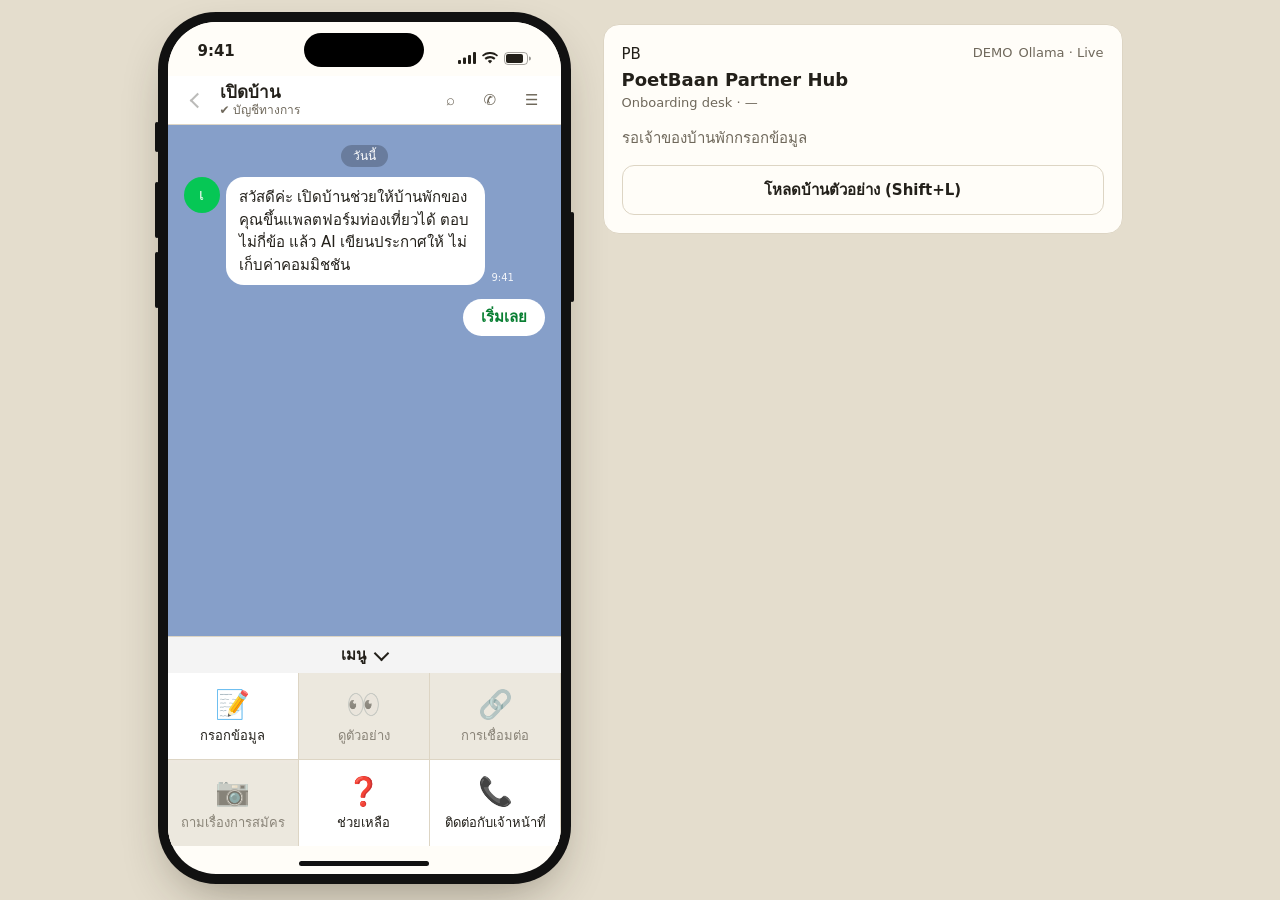
==== index.html @ adf29ccb "Reframe copy: demo disclaimer, platform-neutral, subscription model - README: mark repo as the demo " ====
<!doctype html>
<html lang="th">
<head>
  <meta charset="utf-8" />
  <meta name="viewport" content="width=device-width, initial-scale=1" />
  <title>เปิดบ้าน · Perd Baan (demo)</title>
  <link rel="preload" href="public/fonts/noto-sans-thai-thai-400-normal.woff2" as="font" type="font/woff2" crossorigin />
  <link rel="preload" href="public/fonts/noto-sans-thai-thai-700-normal.woff2" as="font" type="font/woff2" crossorigin />
  <link rel="stylesheet" href="src/ui/app.css" />
</head>
<body>
  <!-- Hidden presenter toolbar (Shift+D). Filled by src/toolbar.js -->
  <header id="toolbar" class="toolbar" hidden></header>

  <main class="stage">
    <!-- Left: the owner's phone. Real iPhone 15 screen size (393 x 852 CSS px), scaled to fit. -->
    <div class="phone-col" id="phone-col">
      <div class="device" id="device">
        <span class="hw-btn hw-action"></span><span class="hw-btn hw-vol-up"></span><span class="hw-btn hw-vol-down"></span><span class="hw-btn hw-power"></span>
        <div id="phone" class="phone">
          <div class="island" aria-hidden="true"></div>

          <div class="statusbar" id="statusbar">
            <span id="clock" class="sb-time">9:41</span>
            <span class="sb-icons" aria-hidden="true">
              <svg width="18" height="12" viewBox="0 0 18 12"><rect x="0" y="8" width="3" height="4" rx="1"/><rect x="5" y="5.5" width="3" height="6.5" rx="1"/><rect x="10" y="3" width="3" height="9" rx="1"/><rect x="15" y="0" width="3" height="12" rx="1"/></svg>
              <svg width="16" height="12" viewBox="0 0 16 12"><path d="M8 11.5l2.2-2.6a3.4 3.4 0 0 0-4.4 0z"/><path d="M8 6.2c1.6 0 3 .6 4.1 1.5l1.4-1.6A8.2 8.2 0 0 0 8 4a8.2 8.2 0 0 0-5.5 2.1l1.4 1.6A6.2 6.2 0 0 1 8 6.2z"/><path d="M8 1.9c2.7 0 5.1 1 7 2.6L16 3.3A11 11 0 0 0 8 0 11 11 0 0 0 0 3.3l1 1.2A10 10 0 0 1 8 1.9z"/></svg>
              <svg width="27" height="13" viewBox="0 0 27 13"><rect x=".5" y=".5" width="23" height="12" rx="3.5" fill="none" stroke="currentColor" opacity=".4"/><rect x="2" y="2" width="17" height="9" rx="2"/><path d="M25 4.5v4a2 2 0 0 0 0-4z" opacity=".45"/></svg>
            </span>
          </div>

          <!-- LINE chat header (chat stages) -->
          <header id="line-header" class="line-header"></header>
          <!-- LIFF mini-app header (form / preview / connections / coach stages) -->
          <header id="liff-header" class="liff-header" hidden></header>

          <div id="screen" class="screen"></div>
          <div id="dock" class="dock"></div>
          <div class="home-indicator" aria-hidden="true"></div>

          <div id="modal-root"></div>
          <div id="toast-root"></div>
        </div>
      </div>
    </div>

    <!-- Right: staff console (property-admin dashboard) -->
    <aside id="console" class="console">
      <div class="console-head">
        <div class="brand">
          <div class="brand-mark">PB</div>
          <div>
            <div class="console-title">PoetBaan Partner Hub</div>
            <div class="console-sub">Onboarding desk · <span id="console-owner">—</span></div>
          </div>
        </div>
        <div class="console-head-right">
          <span class="env-badge">DEMO</span>
          <span class="sysstat">
            <span id="ollama-light" class="light light-red" title="AI engine status"></span>
            <span id="ollama-label" class="light-label">Ollama</span>
          </span>
        </div>
      </div>
      <div id="console-body" class="console-body"></div>
    </aside>
  </main>

  <script type="module" src="src/app.js"></script>
</body>
</html>
---- src/ui/app.css ----
:root{--page:#e4ddcd;--bg:#efeae0;--panel:#fffdf8;--ink:#23201a;--mute:#6f685b;--line:#ddd5c4;--g:#06c755;--gd:#04994a;--chat:#8fb2d6;--warn:#b26a00;--err:#c0392b;--ok:#1b7f45;--shadow:0 20px 50px -18px rgba(40,33,18,.45)}
*{box-sizing:border-box}
body{margin:0;background:var(--page);color:var(--ink);font:15px/1.5 "Noto Sans Thai","Sarabun",system-ui,sans-serif}
button,input,textarea{font:inherit;color:inherit}
button:focus-visible,input:focus-visible,textarea:focus-visible{outline:3px solid var(--g);outline-offset:1px}
.stage{display:flex;gap:32px;justify-content:center;align-items:flex-start;padding:12px;min-height:100vh}
.phone-col{flex:none;position:relative}
.device{width:413px;height:872px;padding:10px;background:#111;border-radius:58px;position:relative;transform-origin:top left;box-shadow:var(--shadow)}
.hw-btn{position:absolute;background:#111;width:4px;border-radius:2px}
.hw-action{left:-3px;top:110px;height:30px}.hw-vol-up{left:-3px;top:170px;height:56px}.hw-vol-down{left:-3px;top:240px;height:56px}.hw-power{right:-3px;top:200px;height:90px}
.phone{position:relative;width:393px;height:852px;background:var(--panel);border-radius:48px;overflow:hidden;display:flex;flex-direction:column}
.island{position:absolute;top:11px;left:50%;margin-left:-60px;width:120px;height:34px;background:#000;border-radius:20px;z-index:3}
.statusbar{height:54px;padding:18px 30px 0;display:flex;justify-content:space-between;font-weight:700;background:var(--panel)}
.sb-icons{display:flex;gap:6px;align-items:center}.sb-icons svg{fill:currentColor}
.av{flex:none;width:36px;height:36px;border-radius:50%;background:var(--g);color:#fff;display:grid;place-items:center}
.screen{flex:1;overflow:auto;padding:16px}.screen.chat{background:#869fc9}
.dock{padding:8px 16px 0}.dock.rich{padding:0;background:#fff;border-top:1px solid var(--line)}.dock:empty{display:none}
.home-indicator{height:28px;position:relative}.home-indicator::after{content:"";position:absolute;left:50%;bottom:8px;width:130px;height:5px;margin-left:-65px;border-radius:3px;background:#111}
label{display:block;font-size:13px;color:var(--mute);margin-top:12px}
input,textarea{width:100%;background:var(--bg);border:1px solid var(--line);border-radius:10px;padding:9px 10px}
textarea{resize:vertical}
.btn{display:block;width:100%;margin-top:8px;padding:13px;border:0;border-radius:12px;background:var(--g);color:#fff;font-weight:700;cursor:pointer;transition:background .12s,transform .05s}
.btn:hover:not(:disabled){background:var(--gd)}.btn:active:not(:disabled){transform:translateY(1px)}.btn:disabled{opacity:.45;cursor:default}
.btn.ghost{background:none;color:var(--ink);border:1px solid var(--line)}
.tabs{display:flex;gap:6px;margin-bottom:12px}.tabs button{flex:1;padding:8px;border:1px solid var(--line);border-radius:9px;background:none;cursor:pointer}.tabs .on{background:var(--ink);color:var(--panel)}
.card{display:block;width:100%;text-align:left;margin:8px 0;padding:10px 12px;border:1px solid var(--line);border-radius:12px;background:var(--bg);cursor:pointer}
.card small{display:block;color:var(--mute)}.card.hl{border:2px solid var(--g);background:#e9fbf0}
.agoda{border:1px solid var(--line);border-radius:12px;padding:12px;margin-bottom:12px}.agoda small{display:block;color:var(--mute)}
.agoda i{display:block;height:10px;margin-top:8px;border-radius:5px;background:var(--line)}.agoda i+i{width:60%}
.note{background:#fff6dd;border-radius:10px;padding:10px 12px}
.center{text-align:center}.pad{padding:40px 0}.big{font-size:20px;font-weight:700}
.muted{color:var(--mute)}.ok{color:var(--ok)}.err{color:var(--err)}
.spin{width:32px;height:32px;margin:40px auto 12px;border:4px solid var(--line);border-top-color:var(--g);border-radius:50%;animation:s 1s linear infinite}
@keyframes s{to{transform:rotate(360deg)}}@media (prefers-reduced-motion:reduce){.spin{animation:none}}
.console{width:min(520px,100%);background:var(--panel);border:1px solid var(--line);border-radius:16px;padding:18px;margin-top:12px}
.console-head{display:flex;justify-content:space-between;align-items:flex-start;margin-bottom:12px}
.console-title{font-weight:700;font-size:18px}.console-sub{color:var(--mute);font-size:13px}
.console-head-right{display:flex;gap:6px;align-items:center;font-size:13px;color:var(--mute)}
.light{width:10px;height:10px;border-radius:50%}.light-red{background:var(--err)}.light-green{background:var(--g)}
.tag{display:inline-block;padding:2px 10px;border:1px solid var(--line);border-radius:99px;font-size:12px}.tag-live{border-color:var(--g);color:var(--ok)}
.checks{margin:12px 0}.ck{font-size:14px;margin:3px 0}.ck.ok{color:var(--ok)}.ck.error{color:var(--err)}.ck.warn{color:var(--warn)}
.toolbar{position:fixed;top:0;left:0;right:0;z-index:10;display:flex;flex-wrap:wrap;gap:4px;padding:6px;background:#111}.toolbar[hidden]{display:none}
.toolbar button{padding:4px 8px;border-radius:6px;border:0;background:#333;color:#fff;font-size:12px;cursor:pointer}
.toast{position:fixed;bottom:24px;left:50%;transform:translateX(-50%);background:var(--ink);color:var(--panel);padding:8px 16px;border-radius:99px;font-size:14px;z-index:20}
@media (max-width:900px){.stage{flex-direction:column;align-items:center}}

/* LINE look */
.line-header,.liff-header{background:#fff;display:flex;align-items:center;gap:4px;padding:4px 8px;border-bottom:1px solid var(--line)}
.line-header[hidden],.liff-header[hidden]{display:none}
.hb{width:40px;height:40px;border:0;border-radius:50%;background:none;display:grid;place-items:center;cursor:pointer;color:var(--ink);font-size:16px}
.hb:hover:not(:disabled){background:#f0f0f0}.hb:disabled{opacity:.3;cursor:default}
.chev{display:block;width:11px;height:11px;border-left:2.5px solid currentColor;border-bottom:2.5px solid currentColor;transform:rotate(45deg);margin-left:4px}
.chev.dn{transform:rotate(-45deg);margin:0 0 3px}.chev.up{transform:rotate(135deg);margin:3px 0 0}
.hn{flex:1;line-height:1.25}.hn b{font-size:17px}.hn small{display:block;color:var(--mute);font-size:12px}
.hi{color:var(--mute);letter-spacing:12px;padding-right:2px}
.ht{flex:1;text-align:center;font-size:16px}
.screen:not(.chat){background:#fff}
.date{width:max-content;margin:4px auto 10px;padding:2px 12px;border-radius:99px;background:rgba(0,0,0,.22);color:#fff;font-size:12px}
.row{display:flex;align-items:flex-end;gap:6px;margin:8px 0}.row .av{align-self:flex-start}.row.me{justify-content:flex-end}
.row time{font-size:10px;color:#fff;opacity:.9;white-space:nowrap}
.bub{background:#fff;padding:9px 13px;border-radius:18px;max-width:72%;word-break:break-word}
.bub.me{background:#8de055;color:#111}
.bub.fx{padding:0;overflow:hidden;width:230px;max-width:none}.fx p{margin:0;padding:12px 14px}
.fx button{display:block;width:100%;border:0;border-top:1px solid var(--line);background:#fff;color:#0a7f33;font-weight:700;padding:11px;cursor:pointer}
.chips{display:flex;justify-content:flex-end;margin-top:14px}
.chips button{border:0;background:#fff;color:#0a7f33;border-radius:99px;padding:7px 18px;font-weight:700;cursor:pointer}
.menubar{display:flex;align-items:center;justify-content:center;gap:10px;width:100%;border:0;background:#f4f4f4;padding:7px;font-weight:700;color:var(--ink);cursor:pointer}
.grid{display:grid;grid-template-columns:repeat(3,1fr);gap:1px;background:var(--line)}
.tile{border:0;background:#fff;padding:14px 4px;display:grid;gap:2px;justify-items:center;cursor:pointer;font-size:13px}
.tile b{font-size:28px;font-weight:400;line-height:1.3}.tile.off{opacity:.45}.tile:active{background:#eaf9f0}
.lbl{margin:22px 0 8px;font-size:13px;font-weight:600;color:var(--mute)}
.chipset{display:flex;flex-wrap:wrap;gap:8px}
.chip{border:1px solid var(--line);background:#fff;border-radius:99px;padding:9px 14px;font-size:14px;cursor:pointer;transition:background .12s,border-color .12s}
.chip.on{background:#e9fbf0;border-color:var(--g);color:#0a7f33;font-weight:700}
.chip.on[data-a]::before{content:"✓ "}
.rowline{display:flex;align-items:center;gap:8px}
.stepper{display:inline-flex;align-items:center;border:1px solid var(--line);border-radius:12px;overflow:hidden}
.stepper b{min-width:44px;text-align:center;font-size:18px}
.stepper button{width:40px;height:40px;border:0;background:var(--bg);font-size:20px;cursor:pointer}
.stepper.sm button{width:34px;height:34px}.stepper.sm b{min-width:34px;font-size:16px}
.room{margin-top:10px;padding:12px;border:1px solid var(--line);border-radius:12px;background:var(--panel)}
.room .rowline{margin-top:8px}.room .price{width:84px}
.rsum{margin:8px 0 0;font-size:14px}
.plist{margin:0;padding-left:20px}
.plist li{margin:2px 0}

/* preview as a real listing card (ui/ux proposal) */
.listing{border:1px solid var(--line);border-radius:16px;overflow:hidden;background:var(--panel);box-shadow:0 1px 4px rgba(40,33,18,.06)}
.listing-head{padding:14px 16px;border-bottom:1px solid var(--line);background:#fbf9f3}
.listing-head h3{margin:0 0 3px;font-size:19px;line-height:1.3}
.listing-loc{color:var(--mute);font-size:13px}
.listing-body{padding:14px 16px;display:flex;flex-direction:column;gap:14px}
.listing-body p{margin:0}
.price-badge{display:flex;align-items:baseline;gap:6px;background:#e9fbf0;border:1px solid #bdecce;border-radius:12px;padding:11px 14px}
.price-badge b{font-size:23px;color:var(--gd);line-height:1}
.price-badge .unit{font-size:13px;color:var(--mute)}
.price-badge .rng{margin-left:auto;font-size:12px;color:var(--mute)}
.plabel{margin:0 0 6px;font-size:12px;font-weight:600;color:var(--mute)}
.listing .chip{cursor:default}
.fine{font-size:12px}
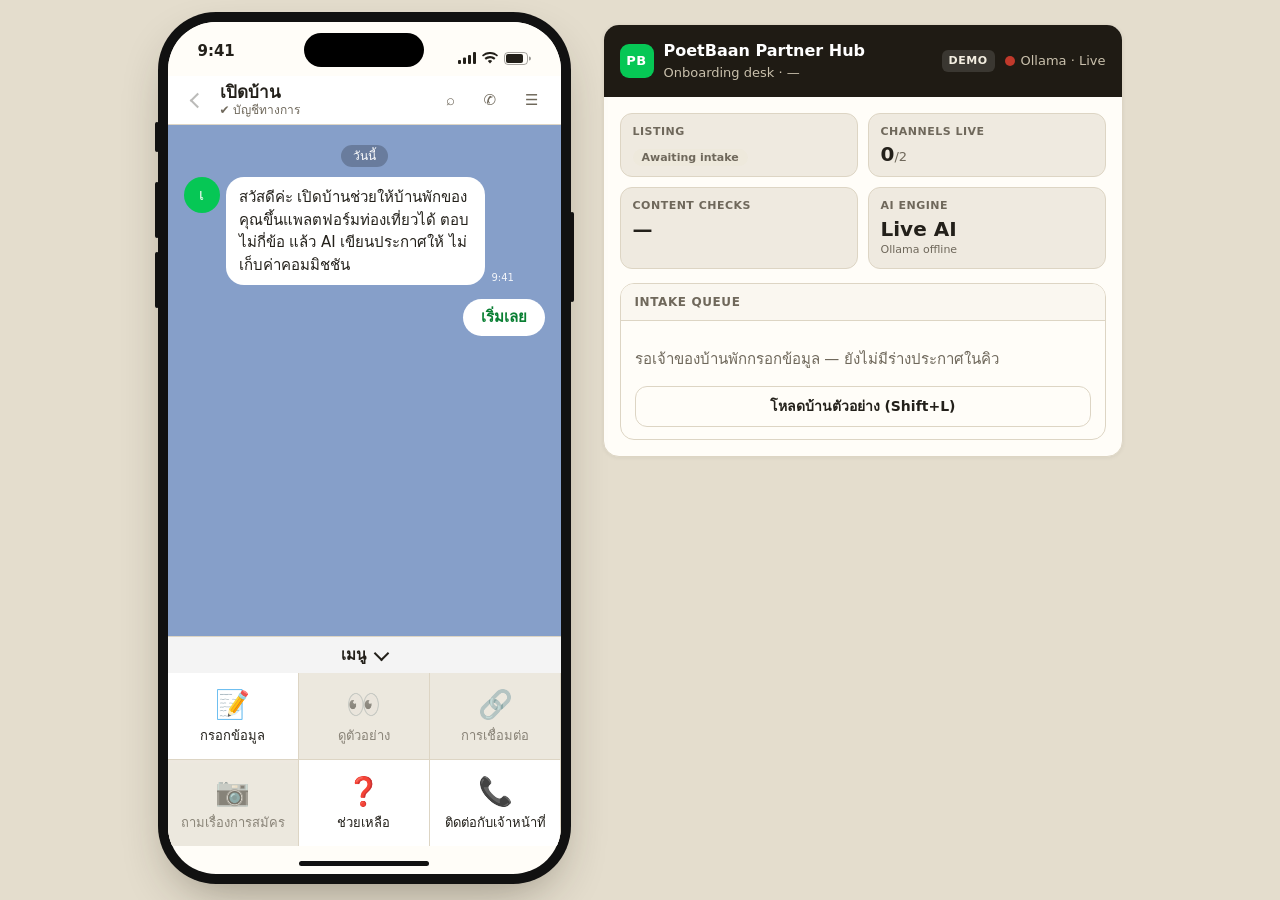
==== commit 12fa23e7: "Rework staff console into a property-admin dashboard Reshape the staff panel to read like a real-wor" ====
--- a/index.html
+++ b/index.html
@@ -3,7 +3,7 @@
 <head>
   <meta charset="utf-8" />
   <meta name="viewport" content="width=device-width, initial-scale=1" />
-  <title>เปิดบ้าน · Perd Baan (demo)</title>
+  <title>เปิดบ้าน · Poet Baan (demo)</title>
   <link rel="preload" href="public/fonts/noto-sans-thai-thai-400-normal.woff2" as="font" type="font/woff2" crossorigin />
   <link rel="preload" href="public/fonts/noto-sans-thai-thai-700-normal.woff2" as="font" type="font/woff2" crossorigin />
   <link rel="stylesheet" href="src/ui/app.css" />
--- a/src/ui/app.css
+++ b/src/ui/app.css
@@ -32,13 +32,62 @@
 .muted{color:var(--mute)}.ok{color:var(--ok)}.err{color:var(--err)}
 .spin{width:32px;height:32px;margin:40px auto 12px;border:4px solid var(--line);border-top-color:var(--g);border-radius:50%;animation:s 1s linear infinite}
 @keyframes s{to{transform:rotate(360deg)}}@media (prefers-reduced-motion:reduce){.spin{animation:none}}
-.console{width:min(520px,100%);background:var(--panel);border:1px solid var(--line);border-radius:16px;padding:18px;margin-top:12px}
-.console-head{display:flex;justify-content:space-between;align-items:flex-start;margin-bottom:12px}
-.console-title{font-weight:700;font-size:18px}.console-sub{color:var(--mute);font-size:13px}
-.console-head-right{display:flex;gap:6px;align-items:center;font-size:13px;color:var(--mute)}
-.light{width:10px;height:10px;border-radius:50%}.light-red{background:var(--err)}.light-green{background:var(--g)}
-.tag{display:inline-block;padding:2px 10px;border:1px solid var(--line);border-radius:99px;font-size:12px}.tag-live{border-color:var(--g);color:var(--ok)}
-.checks{margin:12px 0}.ck{font-size:14px;margin:3px 0}.ck.ok{color:var(--ok)}.ck.error{color:var(--err)}.ck.warn{color:var(--warn)}
+/* ---------- staff console: property-admin dashboard ---------- */
+.console{width:min(520px,100%);background:var(--panel);border:1px solid var(--line);border-radius:16px;margin-top:12px;overflow:hidden;box-shadow:0 1px 4px rgba(40,33,18,.06)}
+.console-head{display:flex;justify-content:space-between;align-items:center;gap:12px;padding:14px 16px;background:#1f1b14;color:#f3eee1}
+.brand{display:flex;gap:10px;align-items:center}
+.brand-mark{width:34px;height:34px;border-radius:9px;background:var(--g);color:#fff;display:grid;place-items:center;font-weight:800;font-size:13px;letter-spacing:.5px;flex:none}
+.console-title{font-weight:700;font-size:16px;color:#fff}
+.console-sub{color:#c9c0ac;font-size:13px}
+.console-head-right{display:flex;gap:10px;align-items:center;font-size:13px;color:#c9c0ac}
+.env-badge{font-size:11px;font-weight:700;letter-spacing:.5px;padding:3px 7px;border-radius:6px;background:rgba(255,255,255,.12);color:#f3eee1}
+.sysstat{display:flex;gap:6px;align-items:center}
+.light{width:10px;height:10px;border-radius:50%}.light-red{background:var(--err)}.light-green{background:#39d98a}
+.console-body{padding:16px;display:flex;flex-direction:column;gap:14px}
+
+.kpis{display:grid;grid-template-columns:1fr 1fr;gap:10px}
+.kpi{background:var(--bg);border:1px solid var(--line);border-radius:12px;padding:10px 12px}
+.kpi-label{font-size:11px;text-transform:uppercase;letter-spacing:.5px;color:var(--mute);font-weight:600}
+.kpi-val{font-size:20px;font-weight:700;margin-top:2px;line-height:1.2}
+.kpi-val.ok{color:var(--ok)}.kpi-val.warn{color:var(--warn)}
+.kpi-den{font-size:13px;font-weight:400;color:var(--mute)}
+.kpi-sub{font-size:11px;color:var(--mute);margin-top:1px}
+
+.sec{border:1px solid var(--line);border-radius:14px;background:var(--panel);overflow:hidden}
+.sec-h{margin:0;padding:9px 14px;font-size:12px;text-transform:uppercase;letter-spacing:.6px;color:var(--mute);background:#faf7f0;border-bottom:1px solid var(--line)}
+.sec-b{padding:12px 14px;display:flex;flex-direction:column;gap:10px}
+
+.kv{display:grid;grid-template-columns:92px 1fr;gap:4px 10px;font-size:13px;margin:0}
+.kv dt{color:var(--mute)}.kv dd{margin:0}
+
+.pill{display:inline-block;border-radius:99px;padding:2px 9px;font-size:11px;font-weight:600;background:var(--line);color:var(--ink);white-space:nowrap}
+.pill.ok{background:#dcf5e5;color:var(--ok)}
+.pill.warn{background:#fbeccd;color:var(--warn)}
+.pill.info{background:#dbeafe;color:#1e40af}
+.pill.idle{background:#eee9dc;color:var(--mute)}
+.pill.kind{background:transparent;border:1px solid var(--line);color:var(--mute);font-weight:500;text-transform:capitalize}
+
+.ch{border:1px solid var(--line);border-radius:12px;padding:10px 12px;background:var(--bg);display:flex;flex-direction:column;gap:8px}
+.ch-live{border-color:#bdecce;background:#f3fcf6}
+.ch-main{display:flex;align-items:center;gap:10px}
+.ch-ico{width:30px;height:30px;border-radius:8px;background:var(--ink);color:var(--panel);display:grid;place-items:center;font-weight:700;flex:none}
+.ch-txt{flex:1;min-width:0}
+.ch-name{font-weight:600;display:flex;align-items:center;gap:6px;flex-wrap:wrap}
+.ch-role{font-size:12px;color:var(--mute)}
+.ch-bar{height:6px;border-radius:3px;background:var(--line);overflow:hidden}
+.ch-bar i{display:block;height:100%;background:var(--g);transition:width .3s}
+.ch-verify{border-top:1px dashed var(--line);padding-top:8px;display:flex;flex-direction:column;gap:6px}
+
+.genbox{align-items:center;text-align:center}
+.small{font-size:12px}
+.btn.sm{margin:0;padding:9px;font-size:14px}
+.log{margin:0;padding-left:18px;font-size:13px;display:flex;flex-direction:column;gap:3px}
+.log li{color:var(--mute)}
+.admin-foot{display:flex;justify-content:flex-end}
+.ghostlink{border:0;background:none;color:var(--mute);font-size:12px;text-decoration:underline;cursor:pointer;padding:4px}
+
+.tag{display:inline-block;padding:2px 10px;border:1px solid var(--line);border-radius:99px;font-size:12px;align-self:flex-start}.tag-live{border-color:var(--g);color:var(--ok)}
+.checks{margin:0}.ck{font-size:13px;margin:3px 0}.ck.ok{color:var(--ok)}.ck.error{color:var(--err)}.ck.warn{color:var(--warn)}
 .toolbar{position:fixed;top:0;left:0;right:0;z-index:10;display:flex;flex-wrap:wrap;gap:4px;padding:6px;background:#111}.toolbar[hidden]{display:none}
 .toolbar button{padding:4px 8px;border-radius:6px;border:0;background:#333;color:#fff;font-size:12px;cursor:pointer}
 .toast{position:fixed;bottom:24px;left:50%;transform:translateX(-50%);background:var(--ink);color:var(--panel);padding:8px 16px;border-radius:99px;font-size:14px;z-index:20}
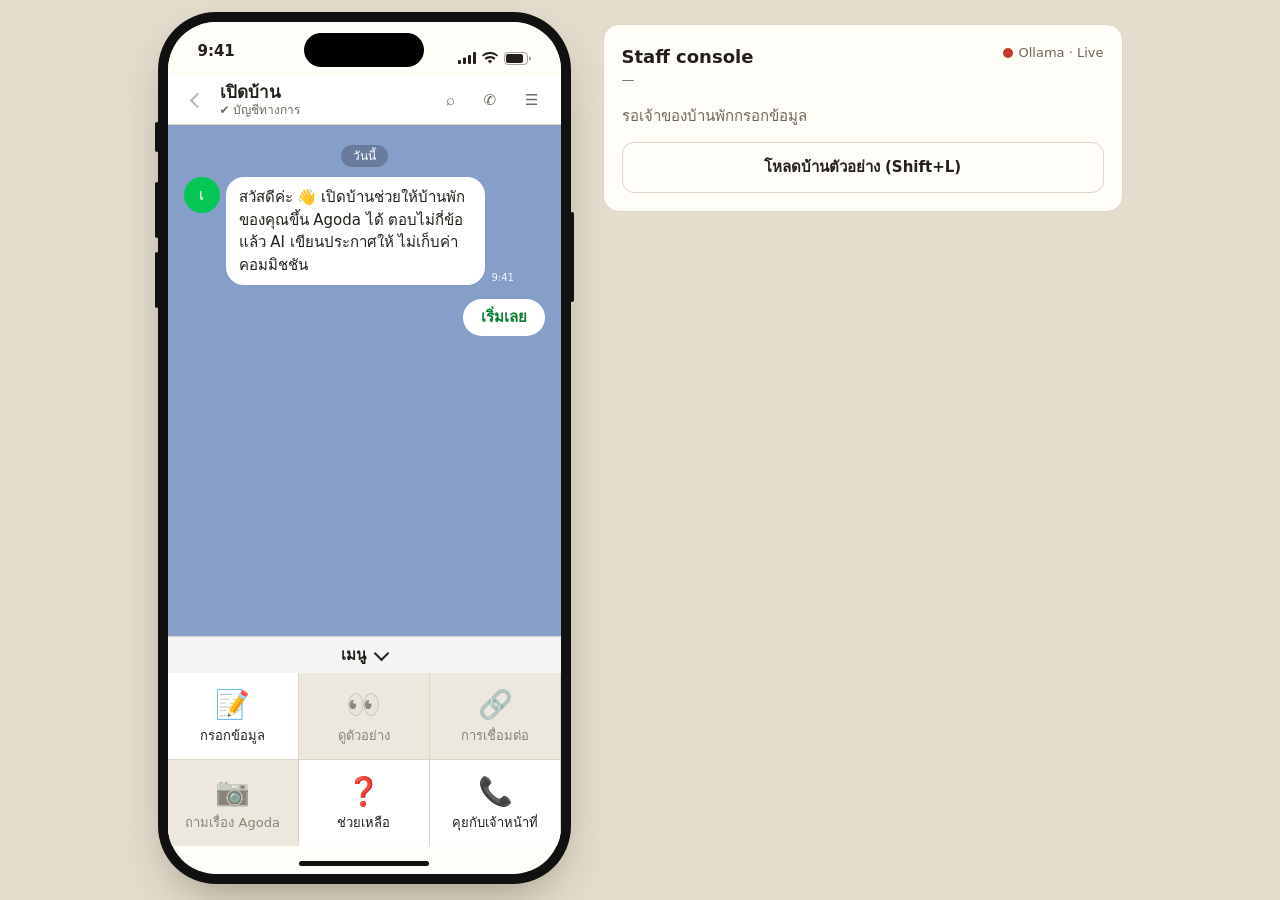
==== commit 6dfbdb1f: "Add files via upload" ====
--- a/index.html
+++ b/index.html
@@ -44,22 +44,16 @@
       </div>
     </div>
 
-    <!-- Right: staff console (property-admin dashboard) -->
+    <!-- Right: staff console -->
     <aside id="console" class="console">
       <div class="console-head">
-        <div class="brand">
-          <div class="brand-mark">PB</div>
-          <div>
-            <div class="console-title">PoetBaan Partner Hub</div>
-            <div class="console-sub">Onboarding desk · <span id="console-owner">—</span></div>
-          </div>
+        <div>
+          <div class="console-title">Staff console</div>
+          <div class="console-sub" id="console-owner">—</div>
         </div>
         <div class="console-head-right">
-          <span class="env-badge">DEMO</span>
-          <span class="sysstat">
-            <span id="ollama-light" class="light light-red" title="AI engine status"></span>
-            <span id="ollama-label" class="light-label">Ollama</span>
-          </span>
+          <span id="ollama-light" class="light light-red" title="Ollama status"></span>
+          <span id="ollama-label" class="light-label">Ollama</span>
         </div>
       </div>
       <div id="console-body" class="console-body"></div>
--- a/src/ui/app.css
+++ b/src/ui/app.css
@@ -32,62 +32,13 @@
 .muted{color:var(--mute)}.ok{color:var(--ok)}.err{color:var(--err)}
 .spin{width:32px;height:32px;margin:40px auto 12px;border:4px solid var(--line);border-top-color:var(--g);border-radius:50%;animation:s 1s linear infinite}
 @keyframes s{to{transform:rotate(360deg)}}@media (prefers-reduced-motion:reduce){.spin{animation:none}}
-/* ---------- staff console: property-admin dashboard ---------- */
-.console{width:min(520px,100%);background:var(--panel);border:1px solid var(--line);border-radius:16px;margin-top:12px;overflow:hidden;box-shadow:0 1px 4px rgba(40,33,18,.06)}
-.console-head{display:flex;justify-content:space-between;align-items:center;gap:12px;padding:14px 16px;background:#1f1b14;color:#f3eee1}
-.brand{display:flex;gap:10px;align-items:center}
-.brand-mark{width:34px;height:34px;border-radius:9px;background:var(--g);color:#fff;display:grid;place-items:center;font-weight:800;font-size:13px;letter-spacing:.5px;flex:none}
-.console-title{font-weight:700;font-size:16px;color:#fff}
-.console-sub{color:#c9c0ac;font-size:13px}
-.console-head-right{display:flex;gap:10px;align-items:center;font-size:13px;color:#c9c0ac}
-.env-badge{font-size:11px;font-weight:700;letter-spacing:.5px;padding:3px 7px;border-radius:6px;background:rgba(255,255,255,.12);color:#f3eee1}
-.sysstat{display:flex;gap:6px;align-items:center}
-.light{width:10px;height:10px;border-radius:50%}.light-red{background:var(--err)}.light-green{background:#39d98a}
-.console-body{padding:16px;display:flex;flex-direction:column;gap:14px}
-
-.kpis{display:grid;grid-template-columns:1fr 1fr;gap:10px}
-.kpi{background:var(--bg);border:1px solid var(--line);border-radius:12px;padding:10px 12px}
-.kpi-label{font-size:11px;text-transform:uppercase;letter-spacing:.5px;color:var(--mute);font-weight:600}
-.kpi-val{font-size:20px;font-weight:700;margin-top:2px;line-height:1.2}
-.kpi-val.ok{color:var(--ok)}.kpi-val.warn{color:var(--warn)}
-.kpi-den{font-size:13px;font-weight:400;color:var(--mute)}
-.kpi-sub{font-size:11px;color:var(--mute);margin-top:1px}
-
-.sec{border:1px solid var(--line);border-radius:14px;background:var(--panel);overflow:hidden}
-.sec-h{margin:0;padding:9px 14px;font-size:12px;text-transform:uppercase;letter-spacing:.6px;color:var(--mute);background:#faf7f0;border-bottom:1px solid var(--line)}
-.sec-b{padding:12px 14px;display:flex;flex-direction:column;gap:10px}
-
-.kv{display:grid;grid-template-columns:92px 1fr;gap:4px 10px;font-size:13px;margin:0}
-.kv dt{color:var(--mute)}.kv dd{margin:0}
-
-.pill{display:inline-block;border-radius:99px;padding:2px 9px;font-size:11px;font-weight:600;background:var(--line);color:var(--ink);white-space:nowrap}
-.pill.ok{background:#dcf5e5;color:var(--ok)}
-.pill.warn{background:#fbeccd;color:var(--warn)}
-.pill.info{background:#dbeafe;color:#1e40af}
-.pill.idle{background:#eee9dc;color:var(--mute)}
-.pill.kind{background:transparent;border:1px solid var(--line);color:var(--mute);font-weight:500;text-transform:capitalize}
-
-.ch{border:1px solid var(--line);border-radius:12px;padding:10px 12px;background:var(--bg);display:flex;flex-direction:column;gap:8px}
-.ch-live{border-color:#bdecce;background:#f3fcf6}
-.ch-main{display:flex;align-items:center;gap:10px}
-.ch-ico{width:30px;height:30px;border-radius:8px;background:var(--ink);color:var(--panel);display:grid;place-items:center;font-weight:700;flex:none}
-.ch-txt{flex:1;min-width:0}
-.ch-name{font-weight:600;display:flex;align-items:center;gap:6px;flex-wrap:wrap}
-.ch-role{font-size:12px;color:var(--mute)}
-.ch-bar{height:6px;border-radius:3px;background:var(--line);overflow:hidden}
-.ch-bar i{display:block;height:100%;background:var(--g);transition:width .3s}
-.ch-verify{border-top:1px dashed var(--line);padding-top:8px;display:flex;flex-direction:column;gap:6px}
-
-.genbox{align-items:center;text-align:center}
-.small{font-size:12px}
-.btn.sm{margin:0;padding:9px;font-size:14px}
-.log{margin:0;padding-left:18px;font-size:13px;display:flex;flex-direction:column;gap:3px}
-.log li{color:var(--mute)}
-.admin-foot{display:flex;justify-content:flex-end}
-.ghostlink{border:0;background:none;color:var(--mute);font-size:12px;text-decoration:underline;cursor:pointer;padding:4px}
-
-.tag{display:inline-block;padding:2px 10px;border:1px solid var(--line);border-radius:99px;font-size:12px;align-self:flex-start}.tag-live{border-color:var(--g);color:var(--ok)}
-.checks{margin:0}.ck{font-size:13px;margin:3px 0}.ck.ok{color:var(--ok)}.ck.error{color:var(--err)}.ck.warn{color:var(--warn)}
+.console{width:min(520px,100%);background:var(--panel);border:1px solid var(--line);border-radius:16px;padding:18px;margin-top:12px}
+.console-head{display:flex;justify-content:space-between;align-items:flex-start;margin-bottom:12px}
+.console-title{font-weight:700;font-size:18px}.console-sub{color:var(--mute);font-size:13px}
+.console-head-right{display:flex;gap:6px;align-items:center;font-size:13px;color:var(--mute)}
+.light{width:10px;height:10px;border-radius:50%}.light-red{background:var(--err)}.light-green{background:var(--g)}
+.tag{display:inline-block;padding:2px 10px;border:1px solid var(--line);border-radius:99px;font-size:12px}.tag-live{border-color:var(--g);color:var(--ok)}
+.checks{margin:12px 0}.ck{font-size:14px;margin:3px 0}.ck.ok{color:var(--ok)}.ck.error{color:var(--err)}.ck.warn{color:var(--warn)}
 .toolbar{position:fixed;top:0;left:0;right:0;z-index:10;display:flex;flex-wrap:wrap;gap:4px;padding:6px;background:#111}.toolbar[hidden]{display:none}
 .toolbar button{padding:4px 8px;border-radius:6px;border:0;background:#333;color:#fff;font-size:12px;cursor:pointer}
 .toast{position:fixed;bottom:24px;left:50%;transform:translateX(-50%);background:var(--ink);color:var(--panel);padding:8px 16px;border-radius:99px;font-size:14px;z-index:20}
@@ -147,3 +98,32 @@
 .plabel{margin:0 0 6px;font-size:12px;font-weight:600;color:var(--mute)}
 .listing .chip{cursor:default}
 .fine{font-size:12px}
+
+/* photo upload in the form */
+.hint{margin:-4px 0 10px}
+.photos{display:grid;grid-template-columns:repeat(3,1fr);gap:8px}
+.ph{position:relative;aspect-ratio:1;border-radius:12px;overflow:hidden;background:var(--line)}
+.ph img{display:block;width:100%;height:100%;object-fit:cover}
+.cover{position:absolute;left:6px;bottom:6px;padding:1px 9px;border-radius:99px;background:rgba(0,0,0,.65);color:#fff;font-size:11px}
+.ph-x{position:absolute;top:4px;right:4px;width:32px;height:32px;border:0;border-radius:50%;background:rgba(0,0,0,.65);color:#fff;font-size:13px;cursor:pointer}
+.ph-add{position:relative;margin:0;aspect-ratio:1;display:grid;place-content:center;justify-items:center;gap:2px;border:2px dashed var(--line);border-radius:12px;background:var(--bg);color:#0a7f33;font-size:13px;font-weight:700;cursor:pointer}
+.ph-add b{font-size:26px;font-weight:400;line-height:1}
+.ph-add:hover{border-color:var(--g)}.ph-add:focus-within{outline:3px solid var(--g);outline-offset:1px}
+/* a channel's own announcement card in the chat */
+.bub.ann{padding:0;overflow:hidden;width:250px;max-width:none}
+.ann img{display:block;width:100%;aspect-ratio:16/9;object-fit:cover}
+.ann-b{padding:10px 12px;display:grid;gap:2px}
+.ann-b small{color:var(--mute);font-size:12px}.ann-link{word-break:break-all;color:#0a7f33}
+.ann-tag{justify-self:start;margin-bottom:2px;padding:1px 10px;border-radius:99px;background:#e9fbf0;color:#0a7f33;font-size:11px;font-weight:700}
+.ann button{display:block;width:100%;border:0;border-top:1px solid var(--line);background:#fff;color:#0a7f33;font-weight:700;padding:11px;cursor:pointer}
+.coach-photos{margin-top:10px;grid-template-columns:repeat(4,1fr);gap:6px}
+.coach-photos .ph{border-radius:8px}
+.sr{position:absolute;width:1px;height:1px;padding:0;margin:0;border:0;opacity:0;overflow:hidden;clip:rect(0 0 0 0)}
+
+/* photo gallery in the preview */
+.gallery{border-bottom:1px solid var(--line)}
+.g-main{display:block;width:100%;aspect-ratio:4/3;object-fit:cover;background:var(--line)}
+.g-thumbs{display:grid;grid-template-columns:repeat(5,1fr);gap:4px;padding:4px;background:#fbf9f3}
+.g-thumb{padding:0;aspect-ratio:1;border:2px solid transparent;border-radius:6px;overflow:hidden;background:none;cursor:pointer}
+.g-thumb img{display:block;width:100%;height:100%;object-fit:cover}
+.g-thumb.on{border-color:var(--g)}
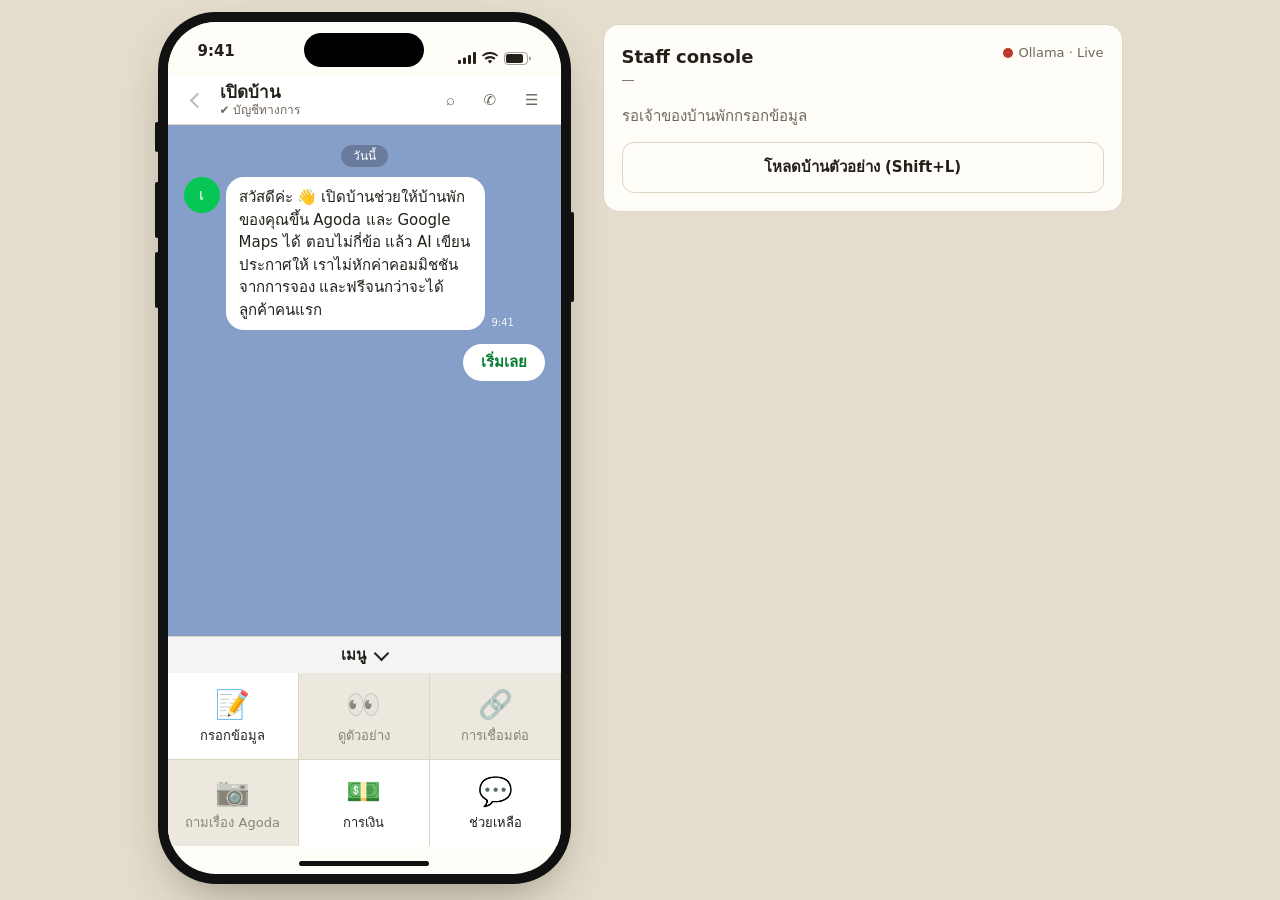
==== commit 5faea30f: "Add files via upload" ====
--- a/index.html
+++ b/index.html
@@ -29,9 +29,9 @@
             </span>
           </div>
 
-          <!-- LINE chat header (chat stages) -->
+          <!-- LINE chat header (chat, review and live stages) -->
           <header id="line-header" class="line-header"></header>
-          <!-- LIFF mini-app header (form / preview / connections / coach stages) -->
+          <!-- LIFF mini-app header (form / writing / preview / connections / coach / finance / help stages) -->
           <header id="liff-header" class="liff-header" hidden></header>
 
           <div id="screen" class="screen"></div>
--- a/src/ui/app.css
+++ b/src/ui/app.css
@@ -64,6 +64,8 @@
 .fx button{display:block;width:100%;border:0;border-top:1px solid var(--line);background:#fff;color:#0a7f33;font-weight:700;padding:11px;cursor:pointer}
 .chips{display:flex;justify-content:flex-end;margin-top:14px}
 .chips button{border:0;background:#fff;color:#0a7f33;border-radius:99px;padding:7px 18px;font-weight:700;cursor:pointer}
+.av.cust{background:#8a6d3b}.bub.cust{border:1px solid var(--line)}.cust-name{display:block;color:var(--mute);font-size:11px;margin-bottom:2px}
+.fin-row{display:flex;justify-content:space-between;align-items:baseline;padding:6px 0}.fin-row+.fin-row{border-top:1px solid var(--line)}
 .menubar{display:flex;align-items:center;justify-content:center;gap:10px;width:100%;border:0;background:#f4f4f4;padding:7px;font-weight:700;color:var(--ink);cursor:pointer}
 .grid{display:grid;grid-template-columns:repeat(3,1fr);gap:1px;background:var(--line)}
 .tile{border:0;background:#fff;padding:14px 4px;display:grid;gap:2px;justify-items:center;cursor:pointer;font-size:13px}
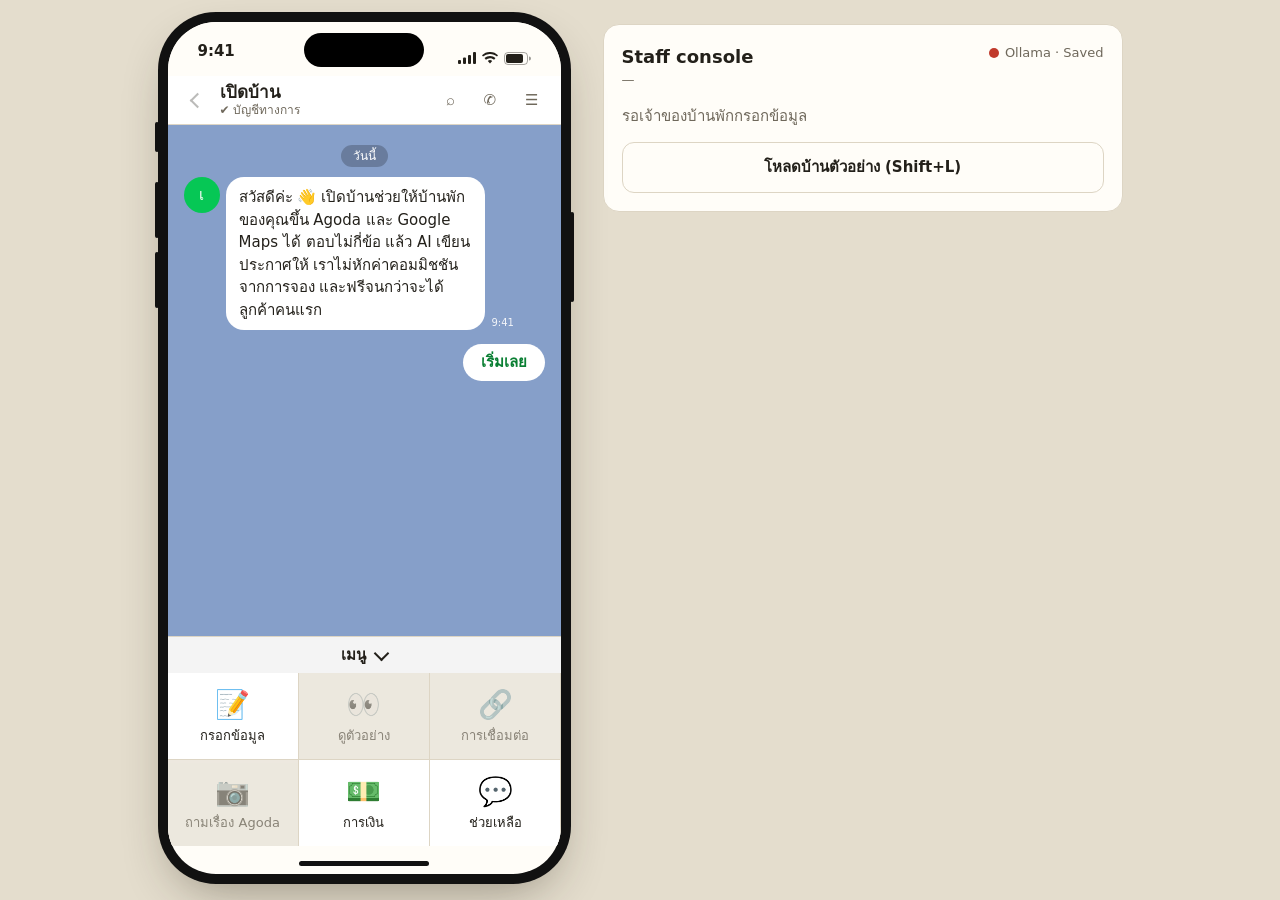
==== commit fffa12c0: "Add favicon (homestay house icon) Removes the favicon.ico 404 on the Pages demo and gives the tab a " ====
--- a/index.html
+++ b/index.html
@@ -4,6 +4,7 @@
   <meta charset="utf-8" />
   <meta name="viewport" content="width=device-width, initial-scale=1" />
   <title>เปิดบ้าน · Poet Baan (demo)</title>
+  <link rel="icon" href="public/favicon.svg" type="image/svg+xml" />
   <link rel="preload" href="public/fonts/noto-sans-thai-thai-400-normal.woff2" as="font" type="font/woff2" crossorigin />
   <link rel="preload" href="public/fonts/noto-sans-thai-thai-700-normal.woff2" as="font" type="font/woff2" crossorigin />
   <link rel="stylesheet" href="src/ui/app.css" />
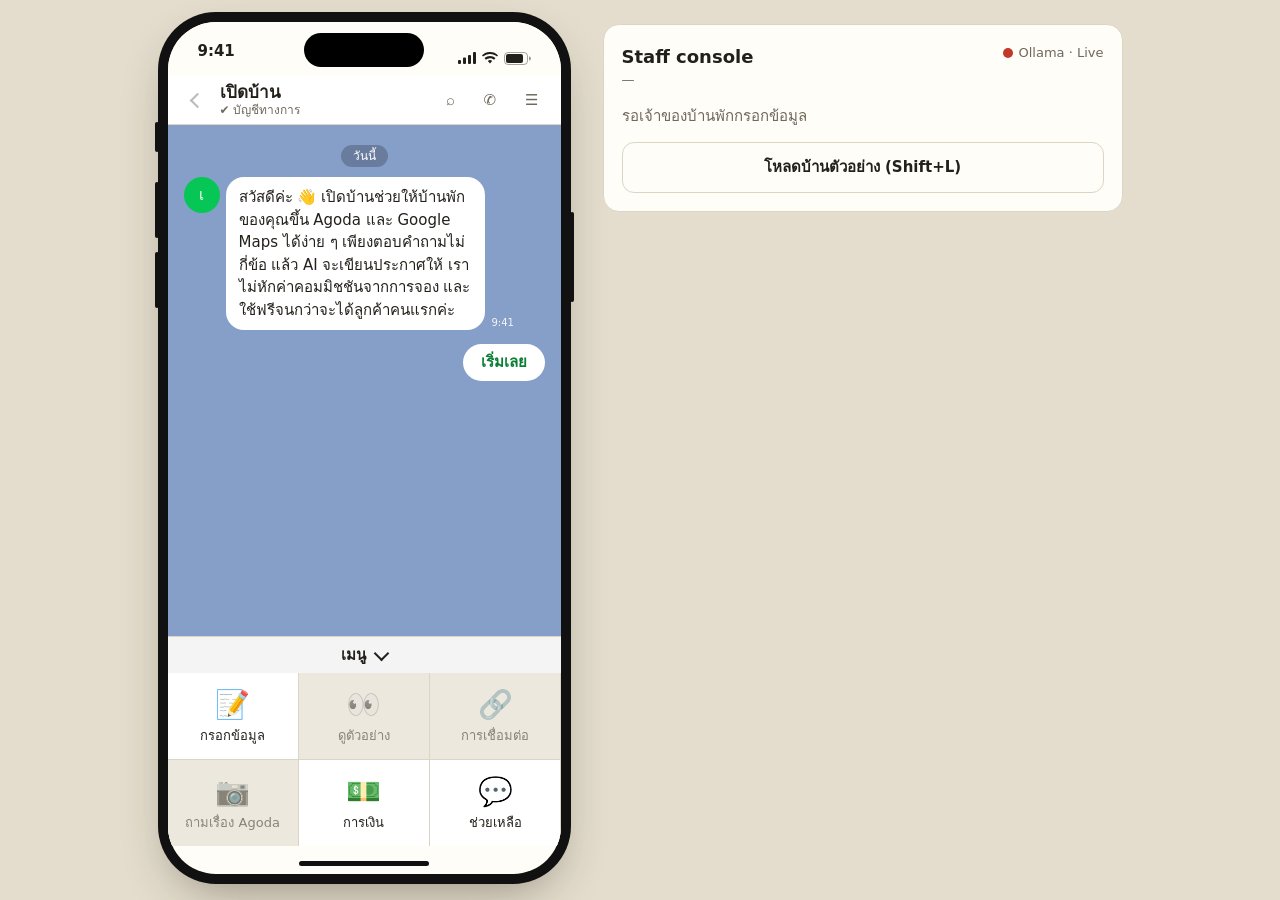
==== commit 73cff44a: "Add files via upload" ====
--- a/index.html
+++ b/index.html
@@ -3,8 +3,7 @@
 <head>
   <meta charset="utf-8" />
   <meta name="viewport" content="width=device-width, initial-scale=1" />
-  <title>เปิดบ้าน · Poet Baan (demo)</title>
-  <link rel="icon" href="public/favicon.svg" type="image/svg+xml" />
+  <title>เปิดบ้าน · Perd Baan (demo)</title>
   <link rel="preload" href="public/fonts/noto-sans-thai-thai-400-normal.woff2" as="font" type="font/woff2" crossorigin />
   <link rel="preload" href="public/fonts/noto-sans-thai-thai-700-normal.woff2" as="font" type="font/woff2" crossorigin />
   <link rel="stylesheet" href="src/ui/app.css" />
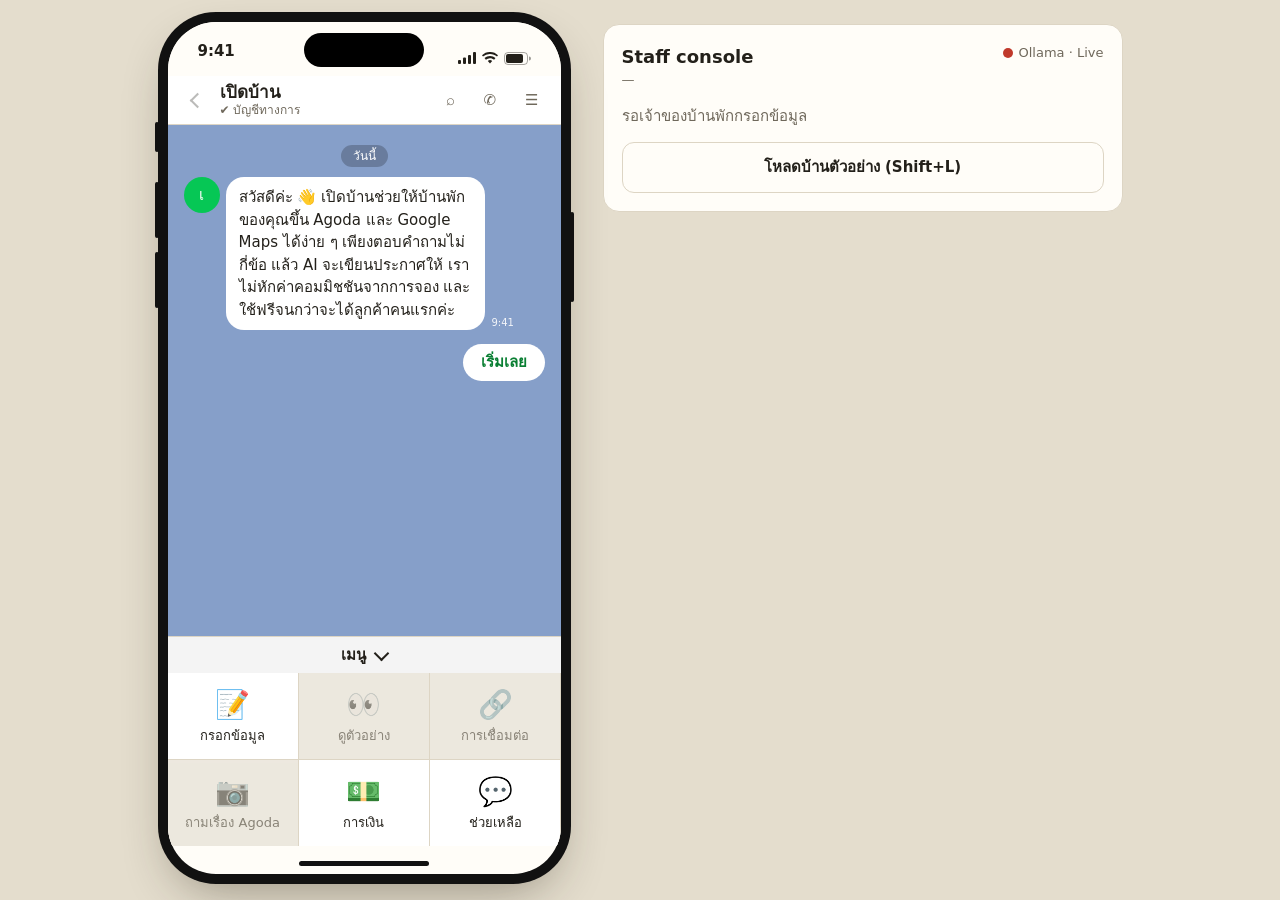
==== commit 2a3da682: "Merge branch 'main' into fix-text" ====
--- a/index.html
+++ b/index.html
@@ -3,7 +3,10 @@
 <head>
   <meta charset="utf-8" />
   <meta name="viewport" content="width=device-width, initial-scale=1" />
+
   <title>เปิดบ้าน · Perd Baan (demo)</title>
+  <link rel="icon" href="public/favicon.svg" type="image/svg+xml" />
+
   <link rel="preload" href="public/fonts/noto-sans-thai-thai-400-normal.woff2" as="font" type="font/woff2" crossorigin />
   <link rel="preload" href="public/fonts/noto-sans-thai-thai-700-normal.woff2" as="font" type="font/woff2" crossorigin />
   <link rel="stylesheet" href="src/ui/app.css" />
